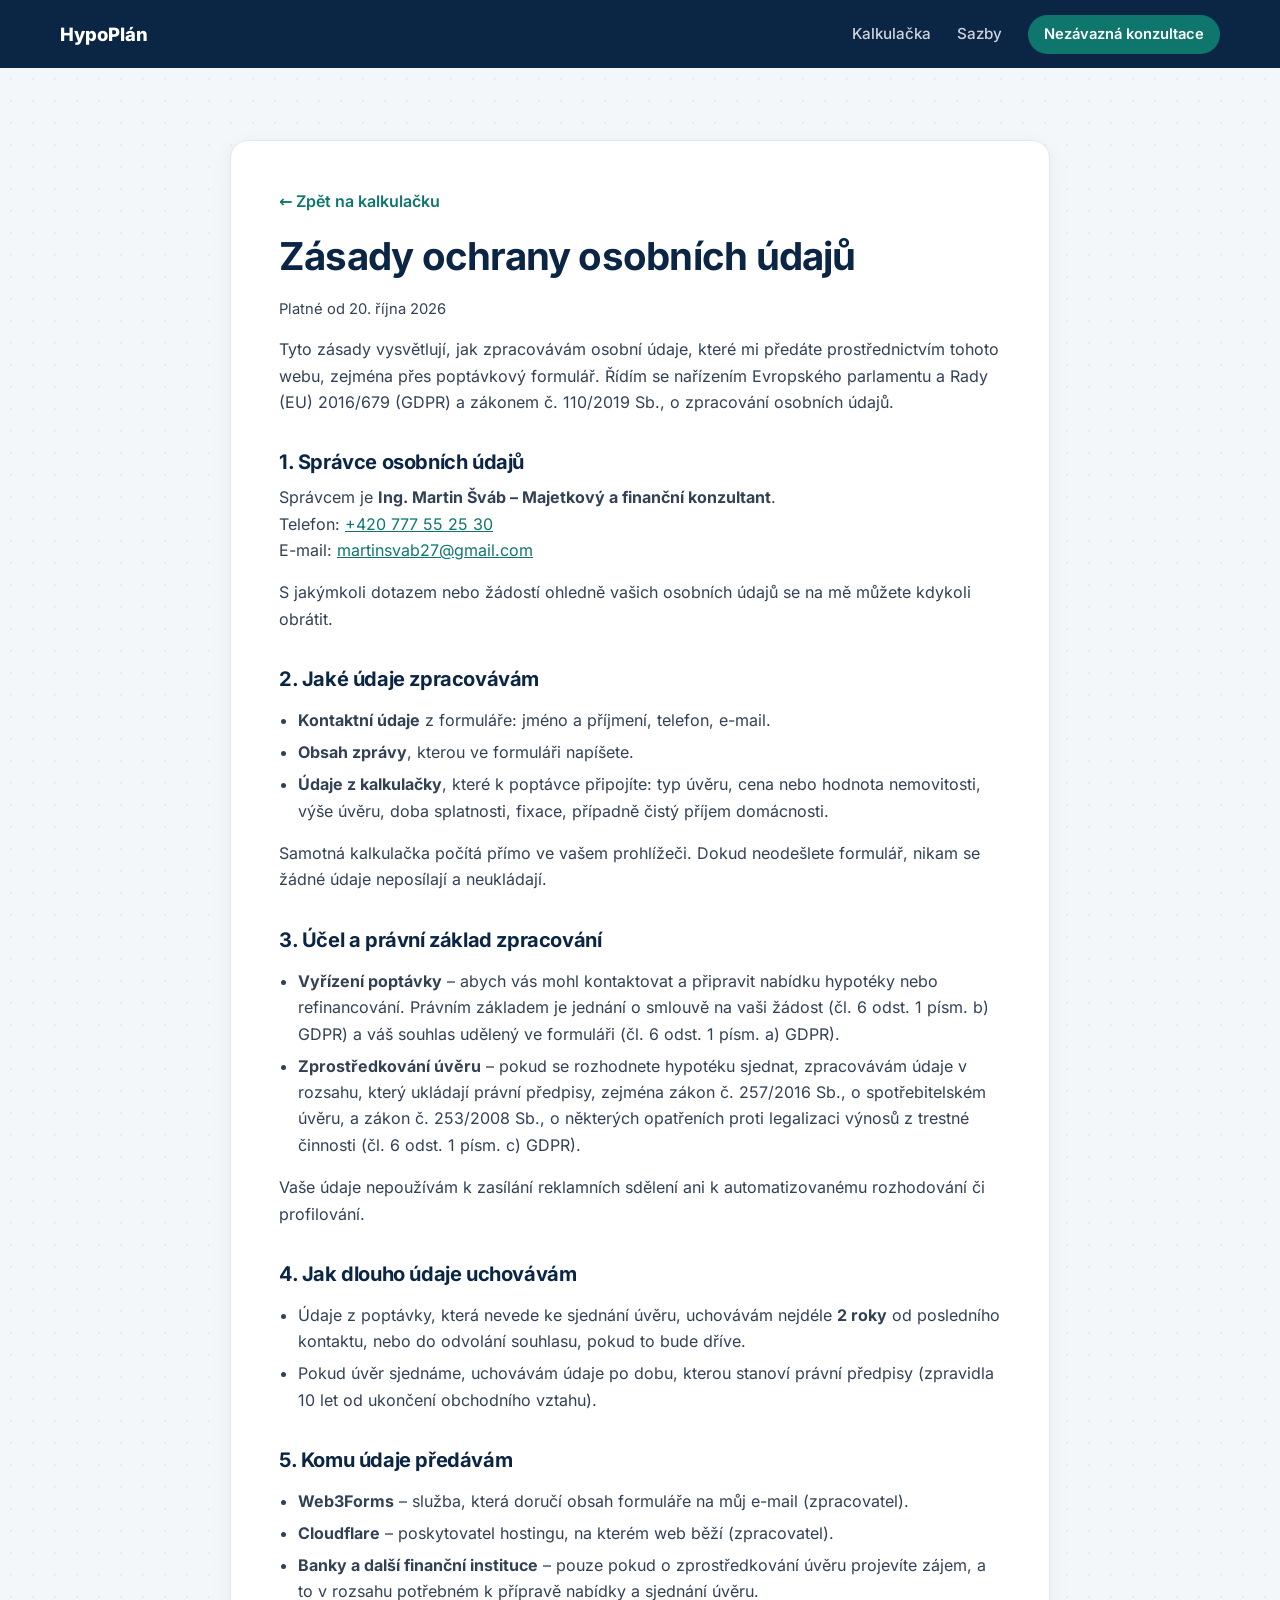
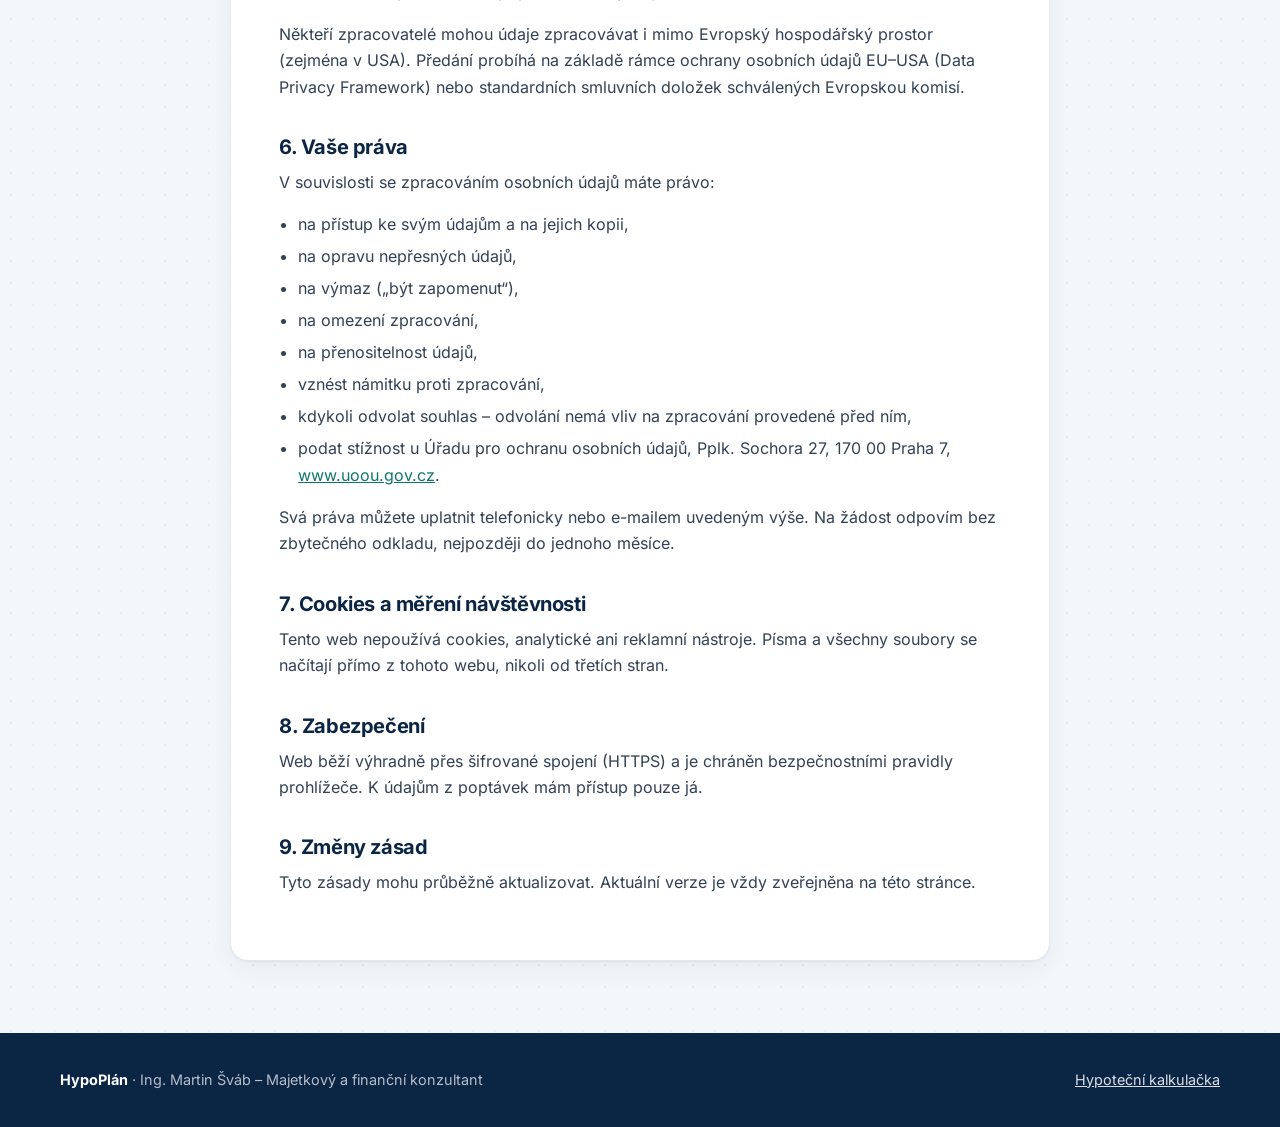
==== zasady-ochrany-osobnich-udaju.html @ cb01beb6 "Zásady ochrany osobních údajů, větší výsledek splátky, bez poznámky o zdroji sazeb - nová stránka Zá" ====
<!doctype html>
<html lang="cs">
<head>
  <meta charset="utf-8" />
  <meta name="viewport" content="width=device-width, initial-scale=1" />
  <title>Zásady ochrany osobních údajů – HypoPlán</title>
  <meta name="description" content="Jak zpracovávám osobní údaje z hypoteční kalkulačky a poptávkového formuláře." />
  <link rel="preload" href="assets/fonts/inter-latin-wght-normal.woff2" as="font" type="font/woff2" crossorigin />
  <link rel="stylesheet" href="styles.css" />
  <link rel="icon" href="data:image/svg+xml,%3Csvg xmlns='http://www.w3.org/2000/svg' viewBox='0 0 32 32'%3E%3Crect width='32' height='32' rx='8' fill='%230f766e'/%3E%3Cpath d='M8 17l8-7 8 7v7h-5v-5h-6v5H8z' fill='white'/%3E%3C/svg%3E" />
</head>
<body>
  <header class="nav">
    <div class="container nav__inner">
      <a href="index.html" class="logo" aria-label="Domů"><span data-brand>HypoPlán</span></a>
      <nav class="nav__links" aria-label="Hlavní navigace">
        <a href="index.html#kalkulacka">Kalkulačka</a>
        <a href="index.html#sazby">Sazby</a>
        <a href="index.html#kontakt" class="btn btn--small">Nezávazná konzultace</a>
      </nav>
    </div>
  </header>

  <main class="legal">
    <div class="container">
      <article class="card legal__card">
        <a href="index.html" class="legal__back">← Zpět na kalkulačku</a>
        <h1>Zásady ochrany osobních údajů</h1>
        <p class="legal__meta">Platné od 20. října 2026</p>

        <p>Tyto zásady vysvětlují, jak zpracovávám osobní údaje, které mi předáte prostřednictvím tohoto webu, zejména přes poptávkový formulář. Řídím se nařízením Evropského parlamentu a Rady (EU) 2016/679 (GDPR) a zákonem č. 110/2019 Sb., o zpracování osobních údajů.</p>

        <h2>1. Správce osobních údajů</h2>
        <p>Správcem je <strong data-advisor>Ing. Martin Šváb</strong>.<br />
          Telefon: <a data-phone href="#">—</a><br />
          E-mail: <span data-privacy-email>—</span></p>
        <p>S jakýmkoli dotazem nebo žádostí ohledně vašich osobních údajů se na mě můžete kdykoli obrátit.</p>

        <h2>2. Jaké údaje zpracovávám</h2>
        <ul>
          <li><strong>Kontaktní údaje</strong> z formuláře: jméno a příjmení, telefon, e-mail.</li>
          <li><strong>Obsah zprávy</strong>, kterou ve formuláři napíšete.</li>
          <li><strong>Údaje z kalkulačky</strong>, které k poptávce připojíte: typ úvěru, cena nebo hodnota nemovitosti, výše úvěru, doba splatnosti, fixace, případně čistý příjem domácnosti.</li>
        </ul>
        <p>Samotná kalkulačka počítá přímo ve vašem prohlížeči. Dokud neodešlete formulář, nikam se žádné údaje neposílají a neukládají.</p>

        <h2>3. Účel a právní základ zpracování</h2>
        <ul>
          <li><strong>Vyřízení poptávky</strong> – abych vás mohl kontaktovat a připravit nabídku hypotéky nebo refinancování. Právním základem je jednání o smlouvě na vaši žádost (čl. 6 odst. 1 písm. b) GDPR) a váš souhlas udělený ve formuláři (čl. 6 odst. 1 písm. a) GDPR).</li>
          <li><strong>Zprostředkování úvěru</strong> – pokud se rozhodnete hypotéku sjednat, zpracovávám údaje v rozsahu, který ukládají právní předpisy, zejména zákon č. 257/2016 Sb., o spotřebitelském úvěru, a zákon č. 253/2008 Sb., o některých opatřeních proti legalizaci výnosů z trestné činnosti (čl. 6 odst. 1 písm. c) GDPR).</li>
        </ul>
        <p>Vaše údaje nepoužívám k zasílání reklamních sdělení ani k automatizovanému rozhodování či profilování.</p>

        <h2>4. Jak dlouho údaje uchovávám</h2>
        <ul>
          <li>Údaje z poptávky, která nevede ke sjednání úvěru, uchovávám nejdéle <strong>2 roky</strong> od posledního kontaktu, nebo do odvolání souhlasu, pokud to bude dříve.</li>
          <li>Pokud úvěr sjednáme, uchovávám údaje po dobu, kterou stanoví právní předpisy (zpravidla 10 let od ukončení obchodního vztahu).</li>
        </ul>

        <h2>5. Komu údaje předávám</h2>
        <ul>
          <li><strong>Web3Forms</strong> – služba, která doručí obsah formuláře na můj e-mail (zpracovatel).</li>
          <li><strong>Cloudflare</strong> – poskytovatel hostingu, na kterém web běží (zpracovatel).</li>
          <li><strong>Banky a další finanční instituce</strong> – pouze pokud o zprostředkování úvěru projevíte zájem, a to v rozsahu potřebném k přípravě nabídky a sjednání úvěru.</li>
        </ul>
        <p>Někteří zpracovatelé mohou údaje zpracovávat i mimo Evropský hospodářský prostor (zejména v USA). Předání probíhá na základě rámce ochrany osobních údajů EU–USA (Data Privacy Framework) nebo standardních smluvních doložek schválených Evropskou komisí.</p>

        <h2>6. Vaše práva</h2>
        <p>V souvislosti se zpracováním osobních údajů máte právo:</p>
        <ul>
          <li>na přístup ke svým údajům a na jejich kopii,</li>
          <li>na opravu nepřesných údajů,</li>
          <li>na výmaz („být zapomenut“),</li>
          <li>na omezení zpracování,</li>
          <li>na přenositelnost údajů,</li>
          <li>vznést námitku proti zpracování,</li>
          <li>kdykoli odvolat souhlas – odvolání nemá vliv na zpracování provedené před ním,</li>
          <li>podat stížnost u Úřadu pro ochranu osobních údajů, Pplk. Sochora 27, 170 00 Praha 7, <a href="https://uoou.gov.cz" rel="noopener">www.uoou.gov.cz</a>.</li>
        </ul>
        <p>Svá práva můžete uplatnit telefonicky nebo e-mailem uvedeným výše. Na žádost odpovím bez zbytečného odkladu, nejpozději do jednoho měsíce.</p>

        <h2>7. Cookies a měření návštěvnosti</h2>
        <p>Tento web nepoužívá cookies, analytické ani reklamní nástroje. Písma a všechny soubory se načítají přímo z tohoto webu, nikoli od třetích stran.</p>

        <h2>8. Zabezpečení</h2>
        <p>Web běží výhradně přes šifrované spojení (HTTPS) a je chráněn bezpečnostními pravidly prohlížeče. K údajům z poptávek mám přístup pouze já.</p>

        <h2>9. Změny zásad</h2>
        <p>Tyto zásady mohu průběžně aktualizovat. Aktuální verze je vždy zveřejněna na této stránce.</p>
      </article>
    </div>
  </main>

  <footer class="footer">
    <div class="container footer__inner">
      <p><strong data-brand>HypoPlán</strong> · <span data-advisor>—</span></p>
      <p><a href="index.html">Hypoteční kalkulačka</a></p>
    </div>
  </footer>

  <script src="config.js"></script>
  <script src="legal.js"></script>
</body>
</html>
---- styles.css ----
:root {
  --bg: #f5f7fa;
  --surface: #ffffff;
  --ink: #0f1b2d;
  --muted: #5b6b80;
  --line: #e2e8f0;
  --brand: #0f766e;
  --brand-ink: #0b5e58;
  --brand-soft: #e6f4f2;
  --accent: #f59e0b;
  --navy: #0b2545;
  --navy-2: #13355f;
  --ok: #16a34a;
  --warn: #d97706;
  --bad: #dc2626;
  --radius: 18px;
  --radius-sm: 12px;
  --shadow: 0 1px 2px rgba(15, 27, 45, .04), 0 8px 24px rgba(15, 27, 45, .06);
  --shadow-lg: 0 20px 50px rgba(11, 37, 69, .18);
}

* { box-sizing: border-box; }
html { scroll-behavior: smooth; }
@font-face {
  font-family: "Inter";
  font-style: normal;
  font-weight: 100 900;
  font-display: swap;
  src: url("assets/fonts/inter-latin-ext-wght-normal.woff2") format("woff2");
  unicode-range: U+0100-02AF, U+0304, U+0308, U+0329, U+1E00-1E9F, U+1EF2-1EFF, U+2020, U+20A0-20AB, U+20AD-20C0, U+2113, U+2C60-2C7F, U+A720-A7FF;
}
@font-face {
  font-family: "Inter";
  font-style: normal;
  font-weight: 100 900;
  font-display: swap;
  src: url("assets/fonts/inter-latin-wght-normal.woff2") format("woff2");
  unicode-range: U+0000-00FF, U+0131, U+0152-0153, U+02BB-02BC, U+02C6, U+02DA, U+02DC, U+0304, U+0308, U+0329, U+2000-206F, U+20AC, U+2122, U+2191, U+2193, U+2212, U+2215, U+FEFF, U+FFFD;
}

body {
  margin: 0;
  font-family: "Inter", system-ui, -apple-system, "Segoe UI", Roboto, sans-serif;
  color: var(--ink);
  background: var(--bg);
  line-height: 1.55;
  -webkit-font-smoothing: antialiased;
}
h1, h2, h3 { line-height: 1.15; letter-spacing: -.02em; margin: 0 0 .5em; }
h2 { font-size: clamp(1.6rem, 3vw, 2.2rem); }
h3 { font-size: 1.15rem; }
p { margin: 0 0 1em; }
a { color: var(--brand); }
[hidden] { display: none !important; }

.container { width: min(1160px, 100% - 32px); margin-inline: auto; }

/* ---------- Buttons ---------- */
.btn {
  display: inline-flex; align-items: center; justify-content: center; gap: .5em;
  padding: .85em 1.4em; border-radius: 999px; border: 0;
  background: var(--brand); color: #fff; font: inherit; font-weight: 600;
  text-decoration: none; cursor: pointer;
  transition: transform .15s ease, background .15s ease, box-shadow .15s ease;
}
.btn:hover { background: var(--brand-ink); transform: translateY(-1px); }
.btn:focus-visible { outline: 3px solid rgba(15, 118, 110, .35); outline-offset: 2px; }
.btn--small { padding: .55em 1.1em; font-size: .92rem; }
.btn--light { background: #fff; color: var(--navy); }
.btn--light:hover { background: #eef6f5; }
.btn--outline { background: rgba(255,255,255,.7); color: var(--navy); box-shadow: inset 0 0 0 1.5px #c5d0dc; }
.btn--outline:hover { background: #fff; box-shadow: inset 0 0 0 1.5px var(--navy); }
.btn--accent { background: var(--accent); color: #1f1300; font-size: 1.15rem; font-weight: 700; padding: 1em 1.4em; }
.btn--accent:hover { background: #fbbf24; }
.btn--block { width: 100%; }

/* ---------- Nav ---------- */
.nav {
  position: sticky; top: 0; z-index: 20;
  background: var(--navy);
  backdrop-filter: saturate(160%) blur(10px);
  -webkit-backdrop-filter: saturate(160%) blur(10px);
}
.nav__inner { display: flex; align-items: center; justify-content: space-between; height: 68px; }
.logo { display: flex; align-items: center; gap: .6em; color: #fff; text-decoration: none; font-weight: 800; font-size: 1.15rem; }
.nav__links { display: flex; align-items: center; gap: 1.6rem; }
.nav__links a:not(.btn) { color: rgba(255,255,255,.8); text-decoration: none; font-weight: 500; font-size: .95rem; }
.nav__links a:not(.btn):hover { color: #fff; }
@media (max-width: 760px) { .nav__links a:not(.btn) { display: none; } }

/* ---------- Hero ---------- */
.hero {
  color: var(--ink);
  /* barvy oblohy mění scene.js podle denní doby */
  background: linear-gradient(180deg, var(--sky-top, #e6f2fb) 0%, var(--sky-bottom, #ffffff) 70%);
  padding: clamp(40px, 6vw, 64px) 0 max(130px, calc(18.4vw - 90px));
  position: relative;
  overflow: hidden;
  isolation: isolate;
}
.hero__scene {
  position: absolute; left: 0; right: 0; bottom: 0; z-index: -1;
  width: 100%; height: max(200px, 18.4vw);
  pointer-events: none; user-select: none;
  filter: brightness(calc(1 - .55 * var(--night, 0))) saturate(calc(1 - .35 * var(--night, 0)));
}
.hero__lights { filter: none; opacity: var(--night, 0); }
.hero__scene .shimmer { animation: shimmer 4s ease-in-out infinite; }
.hero__scene .shimmer--2 { animation-delay: -2s; }
@keyframes shimmer { 0%, 100% { opacity: .15; transform: translateX(-6px); } 50% { opacity: .55; transform: translateX(6px); } }

/* Obloha: hvězdy, slunce, měsíc */
.sky { position: absolute; inset: 0; z-index: -3; pointer-events: none; overflow: hidden; }
.sky__stars { position: absolute; inset: 0; opacity: var(--night, 0); }
.sky__stars span { position: absolute; border-radius: 50%; background: #fff; animation: twinkle 3.5s ease-in-out infinite; }
@keyframes twinkle { 0%, 100% { opacity: .35; } 50% { opacity: 1; } }
.sky__body { position: absolute; left: 0; top: 0; border-radius: 50%; will-change: transform; }
.sky__sun {
  width: 64px; height: 64px;
  background: radial-gradient(circle at 40% 40%, #fff3b0, #fcd34d 55%, #fbbf24);
  box-shadow: 0 0 60px 24px rgba(252, 211, 77, .45), 0 0 140px 60px rgba(253, 230, 138, .35);
}
.sky__sun span {
  position: absolute; inset: 0; border-radius: 50%;
  background: radial-gradient(circle at 40% 40%, #fed7aa, #fb923c 60%, #f97316);
  box-shadow: 0 0 70px 30px rgba(251, 146, 60, .45);
  opacity: var(--warm, 0);
}
.sky__moon {
  width: 48px; height: 48px; opacity: 0;
  background:
    radial-gradient(circle at 62% 38%, rgba(148, 163, 184, .45) 0 5px, transparent 6px),
    radial-gradient(circle at 36% 62%, rgba(148, 163, 184, .4) 0 7px, transparent 8px),
    radial-gradient(circle at 66% 70%, rgba(148, 163, 184, .35) 0 3px, transparent 4px),
    radial-gradient(circle at 40% 40%, #ffffff, #e2e8f0);
  box-shadow: 0 0 40px 12px rgba(226, 232, 240, .35);
}
.hero::after {
  /* zesvětlení vlevo kvůli čitelnosti textu */
  content: ""; position: absolute; inset: 0; z-index: -1;
  background: linear-gradient(90deg, rgba(255, 255, 255, .7) 0%, rgba(255, 255, 255, .35) 40%, rgba(255, 255, 255, 0) 65%);
  -webkit-mask-image: linear-gradient(180deg, #000 55%, transparent 80%);
  mask-image: linear-gradient(180deg, #000 55%, transparent 80%);
  opacity: calc(1 - var(--night, 0));
  pointer-events: none;
}
/* Noc: světlý text na tmavé obloze */
.hero h1, .hero .lead, .hero .eyebrow, .hero__badges, .hero__badges strong { transition: color 1.2s ease; }
.hero.is-night h1 { color: #ffffff; }
.hero.is-night .lead { color: rgba(255, 255, 255, .85); }
.hero.is-night .eyebrow { color: #5eead4; }
.hero.is-night .hero__badges { color: rgba(255, 255, 255, .8); }
.hero.is-night .hero__badges strong { color: #ffffff; }
.hero.is-night .btn--outline { background: rgba(255, 255, 255, .1); color: #fff; box-shadow: inset 0 0 0 1.5px rgba(255, 255, 255, .45); }
.hero__inner { display: grid; grid-template-columns: 1.3fr 1fr; gap: 48px; align-items: start; }
.eyebrow { text-transform: uppercase; letter-spacing: .14em; font-size: .78rem; font-weight: 700; color: var(--brand); margin-bottom: 1em; }
.hero h1 { font-size: clamp(2rem, 5vw, 3.4rem); font-weight: 800; color: var(--navy); }
.lead { font-size: clamp(1.02rem, 1.6vw, 1.2rem); color: #3b4a5e; max-width: 34em; }
.hero__cta { display: flex; flex-wrap: wrap; gap: 12px; margin: 28px 0 24px; }
.hero__badges { list-style: none; padding: 0; margin: 0; display: flex; flex-wrap: wrap; gap: 10px 24px; color: #3b4a5e; font-size: .92rem; }
.hero__badges li { display: flex; align-items: center; gap: .5em; }
.hero__badges strong { color: var(--ink); font-weight: 700; }
.dot { width: 8px; height: 8px; border-radius: 50%; background: #10b981; box-shadow: 0 0 0 4px rgba(16, 185, 129, .18); }

.hero__card {
  justify-self: end; width: min(100%, 320px);
  background: rgba(255, 255, 255, .88);
  border: 1px solid var(--line);
  border-radius: 24px;
  padding: 22px 24px;
  backdrop-filter: blur(8px);
  -webkit-backdrop-filter: blur(8px);
  box-shadow: var(--shadow);
}
.hero__card-label { font-size: .85rem; color: var(--muted); margin-bottom: .2em; }
.hero__card-rate { font-size: 2.4rem; font-weight: 800; letter-spacing: -.03em; margin-bottom: .4em; color: var(--brand); }
.hero__card-sub { font-size: .85rem; color: var(--muted); margin-bottom: .1em; }
.hero__card-pay { font-size: 1.25rem; font-weight: 700; margin: 0; color: var(--navy); }
/* nízké obrazovky notebooků: kompaktnější úvod, aby byla vidět kalkulačka */
@media (min-width: 861px) and (max-height: 820px) {
  .hero { padding-top: 28px; }
  .hero h1 { font-size: clamp(2rem, 3.6vw, 2.75rem); }
  .hero__cta { margin: 20px 0 16px; }
  .eyebrow { margin-bottom: .6em; }
}
@media (max-width: 860px) {
  .hero { padding-bottom: 185px; }
  .sky__sun { width: 44px; height: 44px; }
  .sky__moon { width: 36px; height: 36px; }
  .hero__inner { grid-template-columns: 1fr; }
  .hero__card { display: none; }
  .hero__scene { height: 190px; }
  .hero::after { display: none; }
}

/* ---------- Sections ---------- */
.section { padding: clamp(56px, 8vw, 96px) 0; scroll-margin-top: 68px; }
#vysledek { scroll-margin-top: 84px; }
.section--alt { background: #eef2f7; }
.section__head { max-width: 640px; margin-bottom: 32px; }
.section__head p { color: var(--muted); font-size: 1.05rem; }
/* kalkulačka začíná až pod úvodem, aby nezakrývala domek */
#kalkulacka { padding-top: 28px; }

/* Pozadí sekcí – jeden motiv (jemné tečky / síť jako na plánku) v různých odstínech */
#kalkulacka {
  background:
    radial-gradient(700px 360px at 90% 0%, rgba(20, 184, 166, .10), transparent 70%),
    radial-gradient(600px 400px at 0% 80%, rgba(11, 37, 69, .05), transparent 70%),
    radial-gradient(rgba(15, 118, 110, .09) 1px, transparent 1.6px) 0 0 / 22px 22px,
    #f4f7fa;
}
#sazby {
  background:
    linear-gradient(rgba(15, 118, 110, .055) 1px, transparent 1px) 0 0 / 32px 32px,
    linear-gradient(90deg, rgba(15, 118, 110, .055) 1px, transparent 1px) 0 0 / 32px 32px,
    linear-gradient(180deg, #e7f3f0 0%, #eef2f8 100%);
}
#jak-to-funguje {
  background:
    radial-gradient(520px 320px at 100% 0%, rgba(20, 184, 166, .10), transparent 70%),
    radial-gradient(520px 320px at 0% 100%, rgba(245, 158, 11, .08), transparent 70%),
    radial-gradient(rgba(11, 37, 69, .06) 1px, transparent 1.6px) 0 0 / 22px 22px,
    #ffffff;
}
#kontakt {
  background:
    radial-gradient(700px 400px at 100% 100%, rgba(15, 118, 110, .12), transparent 70%),
    linear-gradient(rgba(11, 37, 69, .045) 1px, transparent 1px) 0 0 / 32px 32px,
    linear-gradient(90deg, rgba(11, 37, 69, .045) 1px, transparent 1px) 0 0 / 32px 32px,
    linear-gradient(160deg, #eaf2fb 0%, #e8f4f1 100%);
}
#kalkulacka .section__head { position: absolute; width: 1px; height: 1px; overflow: hidden; clip: rect(0 0 0 0); white-space: nowrap; }

.card { background: var(--surface); border-radius: var(--radius); box-shadow: var(--shadow); border: 1px solid var(--line); }
.card--dark { background: var(--navy); color: #fff; border: 0; box-shadow: var(--shadow-lg); }

/* ---------- Calculator ---------- */
.calc { display: grid; grid-template-columns: minmax(0, 1.35fr) minmax(0, 1fr); gap: 24px; align-items: start; }
.calc__form { padding: clamp(20px, 3vw, 36px); }
.calc__result { position: sticky; top: 88px; }
@media (max-width: 960px) {
  .calc { grid-template-columns: 1fr; }
  .calc__result { position: static; }
}

.step { border: 0; padding: 0; margin: 0 0 32px; min-width: 0; }
.step:last-child { margin-bottom: 0; }
.step + .step { padding-top: 28px; border-top: 1px solid var(--line); }
.step legend { display: flex; align-items: center; gap: .7em; font-size: 1.15rem; font-weight: 700; margin-bottom: 18px; padding: 0; }
.step__num { display: grid; place-items: center; width: 28px; height: 28px; border-radius: 50%; background: var(--brand-soft); color: var(--brand); font-size: .9rem; font-weight: 800; }

.choice { display: grid; grid-template-columns: 1fr 1fr; gap: 12px; }
@media (max-width: 520px) { .choice { grid-template-columns: 1fr; } }
.choice__item { position: relative; cursor: pointer; }
.choice__item input { position: absolute; opacity: 0; pointer-events: none; }
.choice__body {
  display: grid; grid-template-columns: auto 1fr; grid-template-rows: auto auto; column-gap: 14px;
  padding: 16px 18px; border-radius: var(--radius-sm);
  border: 1.5px solid var(--line); background: #fff;
  transition: border-color .15s, box-shadow .15s, background .15s;
}
.choice__item:hover .choice__body { border-color: #b8c4d4; }
.choice__item input:checked + .choice__body { border-color: var(--brand); background: var(--brand-soft); box-shadow: 0 0 0 3px rgba(15, 118, 110, .12); }
.choice__item input:focus-visible + .choice__body { outline: 3px solid rgba(15, 118, 110, .35); outline-offset: 2px; }
.choice__icon { grid-row: span 2; display: grid; place-items: center; width: 44px; height: 44px; border-radius: 12px; background: #fff; border: 1px solid var(--line); }
.choice__icon svg { width: 24px; height: 24px; fill: none; stroke: var(--brand); stroke-width: 1.8; stroke-linecap: round; stroke-linejoin: round; }
.choice__title { font-weight: 700; }
.choice__desc { font-size: .88rem; color: var(--muted); }

.field { margin-bottom: 20px; }
.field:last-child { margin-bottom: 0; }
.field label, .field .label { display: block; font-weight: 600; font-size: .95rem; margin-bottom: 8px; }
.field__row { display: flex; align-items: center; justify-content: space-between; gap: 12px; flex-wrap: wrap; margin-bottom: 10px; }
.field__row label { margin: 0; }
.field__row .money { margin-left: auto; }
.field-grid { display: grid; grid-template-columns: 1fr 1fr; gap: 16px; margin-bottom: 20px; }
.field-grid .field { margin: 0; }
@media (max-width: 520px) { .field-grid { grid-template-columns: 1fr; } }
.opt { font-weight: 400; color: var(--muted); font-size: .82rem; margin-left: .3em; }
.hint { font-size: .85rem; color: var(--muted); margin: 8px 0 0; }

input[type="text"], input[type="tel"], input[type="email"], select, textarea {
  width: 100%; font: inherit; color: var(--ink);
  padding: .7em .9em; border-radius: 10px; border: 1.5px solid var(--line); background: #fff;
  transition: border-color .15s, box-shadow .15s;
}
textarea { resize: vertical; }
input:focus, select:focus, textarea:focus { outline: none; border-color: var(--brand); box-shadow: 0 0 0 3px rgba(15, 118, 110, .15); }
input.invalid { border-color: var(--bad); }

.money { position: relative; display: inline-flex; align-items: center; flex: none; }
.money input { width: calc(8ch + 4.6em); text-align: right; padding-right: 2.6em; font-weight: 600; font-variant-numeric: tabular-nums; }
.money span { position: absolute; right: .9em; color: var(--muted); font-weight: 500; pointer-events: none; }

/* Posuvníky: silnější stopa s barevným přechodem, výrazný jezdec */
input[type="range"] {
  -webkit-appearance: none; appearance: none; width: 100%; height: 30px;
  background: transparent; cursor: pointer; margin: 2px 0;
}
input[type="range"]::-webkit-slider-runnable-track {
  height: 10px; border-radius: 999px;
  background: linear-gradient(90deg, #2dd4bf 0%, var(--brand) var(--p, 50%), #e3e9f0 var(--p, 50%));
  box-shadow: inset 0 1px 2px rgba(15, 27, 45, .08);
}
input[type="range"]::-webkit-slider-thumb {
  -webkit-appearance: none; width: 28px; height: 28px; margin-top: -9px; border-radius: 50%; border: 0;
  background: radial-gradient(circle, var(--brand) 0 5px, #fff 6px);
  box-shadow: 0 0 0 5px rgba(15, 118, 110, .14), 0 4px 12px rgba(11, 37, 69, .25);
  transition: transform .15s ease, box-shadow .15s ease;
}
input[type="range"]:hover::-webkit-slider-thumb { box-shadow: 0 0 0 8px rgba(15, 118, 110, .16), 0 4px 12px rgba(11, 37, 69, .25); }
input[type="range"]:active::-webkit-slider-thumb { transform: scale(1.12); }
input[type="range"]::-moz-range-track { height: 10px; border-radius: 999px; background: #e3e9f0; }
input[type="range"]::-moz-range-progress { height: 10px; border-radius: 999px; background: linear-gradient(90deg, #2dd4bf, var(--brand)); }
input[type="range"]::-moz-range-thumb {
  width: 28px; height: 28px; border-radius: 50%; border: 0;
  background: radial-gradient(circle, var(--brand) 0 5px, #fff 6px);
  box-shadow: 0 0 0 5px rgba(15, 118, 110, .14), 0 4px 12px rgba(11, 37, 69, .25);
  transition: transform .15s ease, box-shadow .15s ease;
}
input[type="range"]:hover::-moz-range-thumb { box-shadow: 0 0 0 8px rgba(15, 118, 110, .16), 0 4px 12px rgba(11, 37, 69, .25); }
input[type="range"]:active::-moz-range-thumb { transform: scale(1.12); }
input[type="range"]:focus { outline: none; }
input[type="range"]:focus-visible::-webkit-slider-thumb { box-shadow: 0 0 0 8px rgba(15, 118, 110, .3), 0 4px 12px rgba(11, 37, 69, .25); }
input[type="range"]:focus-visible::-moz-range-thumb { box-shadow: 0 0 0 8px rgba(15, 118, 110, .3), 0 4px 12px rgba(11, 37, 69, .25); }
.scale { display: flex; justify-content: space-between; font-size: .8rem; color: var(--muted); }
.pill { background: var(--brand-soft); color: var(--brand-ink); font-weight: 700; padding: .3em .8em; border-radius: 999px; font-variant-numeric: tabular-nums; }

.segmented { display: grid; grid-template-columns: repeat(5, 1fr); gap: 6px; padding: 5px; background: #eef2f7; border-radius: 12px; }
.segmented button {
  font: inherit; font-weight: 600; font-size: .92rem; padding: .6em .4em; border: 0; border-radius: 9px;
  background: transparent; color: var(--muted); cursor: pointer; transition: background .15s, color .15s;
}
.segmented button:hover { color: var(--ink); }
.segmented button[aria-pressed="true"] { background: #fff; color: var(--brand-ink); box-shadow: 0 1px 3px rgba(15, 27, 45, .12); }

.check { display: flex; align-items: flex-start; gap: .7em; cursor: pointer; font-weight: 500 !important; font-size: .95rem; }
.check input { width: 18px; height: 18px; margin-top: .15em; accent-color: var(--brand); flex: none; }
.check small { display: block; color: var(--muted); font-weight: 400; }

.loan-box {
  display: flex; align-items: center; flex-wrap: wrap; gap: 8px 14px;
  padding: 14px 18px; border-radius: var(--radius-sm); background: var(--brand-soft);
}
.loan-box > label { color: var(--brand-ink); font-weight: 600; margin: 0; }
.loan-box .money input { border-color: rgba(15, 118, 110, .3); font-size: 1.05rem; }
@media (max-width: 520px) {
  .loan-box { padding: 14px; gap: 8px 10px; }
  .loan-box > label { flex-basis: 100%; }
}
.loan-box strong { font-size: 1.25rem; font-variant-numeric: tabular-nums; }
.chip { margin-left: auto; font-size: .8rem; font-weight: 700; padding: .3em .75em; border-radius: 999px; background: #fff; color: var(--brand-ink); }
.chip--warn { background: #fef3c7; color: #92400e; }
.chip--bad { background: #fee2e2; color: #991b1b; }

/* ---------- Rozbalovací výběr ---------- */
.select { position: relative; }
.select__btn {
  width: 100%; display: flex; align-items: center; justify-content: space-between; gap: 12px;
  font: inherit; font-weight: 600; color: var(--ink); text-align: left;
  padding: .8em 1.1em .8em 1.4em; border-radius: 999px;
  border: 1.5px solid var(--line); background: #fff; cursor: pointer;
  transition: border-color .2s, box-shadow .2s, background .2s;
}
.select__btn:hover { border-color: #b8c4d4; }
.select__btn:focus-visible, .select.is-open .select__btn { outline: none; border-color: var(--brand); box-shadow: 0 0 0 4px rgba(15, 118, 110, .14); }
.select__chev {
  width: 30px; height: 30px; padding: 6px; flex: none; border-radius: 50%;
  background: var(--brand-soft); fill: none; stroke: var(--brand); stroke-width: 2; stroke-linecap: round; stroke-linejoin: round;
  transition: transform .45s cubic-bezier(.2, .8, .2, 1), background .2s;
}
.select.is-open .select__chev { transform: rotate(180deg); background: var(--brand); stroke: #fff; }
.select__menu {
  position: absolute; left: 0; right: 0; top: calc(100% + 10px); z-index: 15;
  list-style: none; margin: 0; padding: 8px;
  background: #fff; border: 1px solid var(--line); border-radius: 26px;
  box-shadow: 0 24px 48px rgba(11, 37, 69, .16), 0 4px 12px rgba(11, 37, 69, .06);
  transform-origin: top center;
  opacity: 0; visibility: hidden; transform: translateY(-10px) scale(.97);
  clip-path: inset(0 0 100% 0 round 26px);
  transition: opacity .35s ease, transform .5s cubic-bezier(.2, .8, .2, 1), clip-path .55s cubic-bezier(.2, .8, .2, 1), visibility 0s linear .55s;
}
.select.is-open .select__menu {
  opacity: 1; visibility: visible; transform: none; clip-path: inset(0 0 0 0 round 26px);
  transition: opacity .35s ease, transform .5s cubic-bezier(.2, .8, .2, 1), clip-path .55s cubic-bezier(.2, .8, .2, 1), visibility 0s;
}
.select__menu:focus { outline: none; }
.select__menu [role="option"] {
  display: flex; align-items: center; justify-content: space-between; gap: 12px;
  padding: .7em 1.1em; border-radius: 999px; cursor: pointer; font-weight: 500;
  opacity: 0; transform: translateY(-6px);
  transition: background .2s, color .2s, opacity .3s ease, transform .4s cubic-bezier(.2, .8, .2, 1);
}
.select.is-open [role="option"] { opacity: 1; transform: none; transition-delay: 0s, 0s, var(--d, .08s), var(--d, .08s); }
.select__menu [role="option"]:nth-child(2) { --d: .13s; }
.select__menu [role="option"]:nth-child(3) { --d: .18s; }
.select__menu [role="option"]:nth-child(4) { --d: .23s; }
.select__menu [role="option"]:nth-child(5) { --d: .28s; }
.hp { position: absolute; left: -9999px; width: 1px; height: 1px; opacity: 0; }
.select__menu [role="option"].is-active { background: var(--brand-soft); color: var(--brand-ink); }
.select__menu [role="option"][aria-selected="true"] { font-weight: 700; color: var(--brand-ink); }
.select__check { width: 18px; height: 18px; fill: none; stroke: var(--brand); stroke-width: 2.4; stroke-linecap: round; stroke-linejoin: round; opacity: 0; }
[aria-selected="true"] > .select__check { opacity: 1; }

.money--years input { width: calc(2ch + 4.9em); padding-right: 3.2em; }

/* ---------- Result ---------- */
.result { padding: clamp(22px, 3vw, 32px); }
.result__label { color: rgba(255,255,255,.85); font-weight: 600; font-size: clamp(1.15rem, 1.6vw, 1.3rem); margin-bottom: .35em; }
.result__range { font-size: clamp(1.8rem, 3.6vw, 2.5rem); font-weight: 800; letter-spacing: -.03em; line-height: 1.1; margin-bottom: .3em; font-variant-numeric: tabular-nums; }
.result__avg { color: rgba(255,255,255,.8); margin-bottom: 1.2em; }
.result__avg strong { color: #5eead4; }

.rangebar { margin-bottom: 20px; }
.rangebar__track { position: relative; height: 10px; border-radius: 999px; background: linear-gradient(90deg, #34d399, #fbbf24 70%, #f87171); }
.rangebar__marker {
  position: absolute; top: 50%; left: 50%; width: 20px; height: 20px; border-radius: 50%;
  background: #fff; border: 4px solid var(--navy); transform: translate(-50%, -50%);
  box-shadow: 0 0 0 2px #fff; transition: left .3s ease;
}
.rangebar__labels { display: flex; justify-content: space-between; font-size: .78rem; color: rgba(255,255,255,.6); margin-top: 8px; }

.result__alert { border-radius: 12px; padding: 12px 14px; font-size: .92rem; margin-bottom: 16px; background: rgba(248, 113, 113, .16); color: #fee2e2; }

.result__list { margin: 0 0 20px; display: grid; gap: 0; }
.result__list > div { display: flex; justify-content: space-between; gap: 12px; padding: 10px 0; border-bottom: 1px solid rgba(255,255,255,.1); font-size: .93rem; }
.result__list dt { color: rgba(255,255,255,.65); }
.result__list dd { margin: 0; font-weight: 600; text-align: right; font-variant-numeric: tabular-nums; }
.tag { display: inline-block; font-size: .75rem; font-weight: 700; padding: .15em .6em; border-radius: 999px; margin-left: .4em; vertical-align: 1px; }
.tag--ok { background: rgba(52, 211, 153, .2); color: #6ee7b7; }
.tag--warn { background: rgba(251, 191, 36, .2); color: #fcd34d; }
.tag--bad { background: rgba(248, 113, 113, .2); color: #fca5a5; }

.result__note { font-size: .8rem; color: rgba(255,255,255,.55); margin: 12px 0 0; text-align: center; }

/* ---------- Rates table ---------- */
.table-card { overflow-x: auto; }
.rates { width: 100%; border-collapse: collapse; }
.rates th, .rates td { padding: 16px 22px; text-align: left; }
.rates thead th { font-size: .82rem; text-transform: uppercase; letter-spacing: .06em; color: var(--muted); border-bottom: 1px solid var(--line); font-weight: 600; }
.rates tbody tr + tr td { border-top: 1px solid var(--line); }
.rates tbody td:first-child { font-weight: 700; }
.rates .r-range { font-weight: 600; font-variant-numeric: tabular-nums; white-space: nowrap; }
.rates .r-avg { display: block; font-size: .82rem; color: var(--muted); }
.rates tr.is-active td { background: var(--brand-soft); }
@media (max-width: 560px) {
  .rates th, .rates td { padding: 12px 14px; }
  .rates thead th { font-size: .72rem; }
  .rates .r-range { font-size: .9rem; }
}

/* ---------- Steps ---------- */
.steps { list-style: none; padding: 0; margin: 0; display: grid; grid-template-columns: repeat(3, 1fr); gap: 20px; }
.steps li { padding: 28px; display: grid; grid-template-columns: auto 1fr; align-items: center; align-content: start; gap: 18px 16px; }
.steps h3 { margin: 0; font-size: clamp(1.25rem, 1.7vw, 1.32rem); }
.steps p { grid-column: 1 / -1; margin: 0; color: #334155; font-size: 1.06rem; line-height: 1.6; }
.steps__num { display: grid; place-items: center; width: 44px; height: 44px; border-radius: 12px; background: var(--brand); color: #fff; font-size: 1.3rem; font-weight: 800; }
@media (max-width: 760px) { .steps { grid-template-columns: 1fr; } }

/* ---------- Contact ---------- */
.contact { display: grid; grid-template-columns: 1fr 1.1fr; gap: 48px; align-items: start; }
@media (max-width: 860px) { .contact { grid-template-columns: 1fr; gap: 28px; } }
.contact__text p { color: var(--muted); font-size: 1.05rem; }
.ticks { list-style: none; padding: 0; margin: 0 0 24px; }
.ticks li { position: relative; padding-left: 30px; margin-bottom: 10px; font-weight: 500; }
.ticks li::before {
  content: ""; position: absolute; left: 0; top: .2em; width: 20px; height: 20px; border-radius: 50%;
  background: var(--brand-soft) url("data:image/svg+xml,%3Csvg xmlns='http://www.w3.org/2000/svg' viewBox='0 0 20 20'%3E%3Cpath d='M6 10.5l2.5 2.5L14 7.5' fill='none' stroke='%230f766e' stroke-width='2' stroke-linecap='round' stroke-linejoin='round'/%3E%3C/svg%3E") center/100% no-repeat;
}
.contact__phone a { font-weight: 700; text-decoration: none; }
.contact__form { padding: clamp(20px, 3vw, 32px); }
.contact__form .check { margin: 4px 0 18px; font-size: .88rem; color: var(--muted); }
.summary { background: var(--brand-soft); border-radius: 12px; padding: 12px 14px; margin-bottom: 16px; font-size: .88rem; }
.summary p { margin: 0; }
.summary__title { font-weight: 700; color: var(--brand-ink); margin-bottom: .2em !important; }
.form-error { color: var(--bad); font-size: .9rem; font-weight: 500; }
.form-success { margin-top: 16px; padding: 14px 16px; border-radius: 12px; background: #dcfce7; color: #14532d; display: grid; gap: 2px; }

/* ---------- Footer ---------- */
.footer { background: var(--navy); color: rgba(255,255,255,.7); padding: 36px 0; font-size: .9rem; }
.footer strong { color: #fff; }
.footer__inner { display: flex; flex-wrap: wrap; justify-content: space-between; gap: 8px 24px; }
.footer__inner p { margin: 0; }
.footer a { color: rgba(255,255,255,.85); }
.footer a:hover { color: #fff; }

/* ---------- Stránka Zásady ochrany osobních údajů ---------- */
.legal { padding: clamp(40px, 6vw, 72px) 0; background: radial-gradient(rgba(15, 118, 110, .07) 1px, transparent 1.6px) 0 0 / 22px 22px, #f4f7fa; }
.legal__card { max-width: 820px; margin-inline: auto; padding: clamp(24px, 4vw, 48px); }
.legal h1 { font-size: clamp(1.8rem, 4vw, 2.4rem); color: var(--navy); }
.legal h2 { font-size: 1.25rem; margin-top: 1.8em; color: var(--navy); }
.legal p, .legal li { color: #334155; line-height: 1.65; }
.legal ul { padding-left: 1.2em; }
.legal li { margin-bottom: .35em; }
.legal__meta { color: var(--muted); font-size: .92rem; }
.legal__back { display: inline-block; margin-bottom: 20px; font-weight: 600; text-decoration: none; }

/* ---------- Mobilní lišta se splátkou ---------- */
.mobilebar {
  position: fixed; left: 12px; right: 12px; bottom: 12px; z-index: 30;
  display: none; align-items: center; justify-content: space-between; gap: 12px;
  padding: 12px 16px; border-radius: 16px; background: var(--navy); color: #fff;
  box-shadow: var(--shadow-lg); text-decoration: none;
  transform: translateY(150%); transition: transform .25s ease;
}
.mobilebar.is-visible { transform: none; }
.mobilebar span { font-size: .8rem; color: rgba(255,255,255,.7); display: block; }
.mobilebar strong { font-size: 1.1rem; font-variant-numeric: tabular-nums; }
.mobilebar em { font-style: normal; font-weight: 600; font-size: .85rem; color: #5eead4; white-space: nowrap; }
@media (max-width: 960px) { .mobilebar { display: flex; } }

@media (prefers-reduced-motion: reduce) {
  .select__menu, .select [role="option"] { transition-duration: .01s !important; transition-delay: 0s !important; }
  html { scroll-behavior: auto; }
  * { transition: none !important; }
}
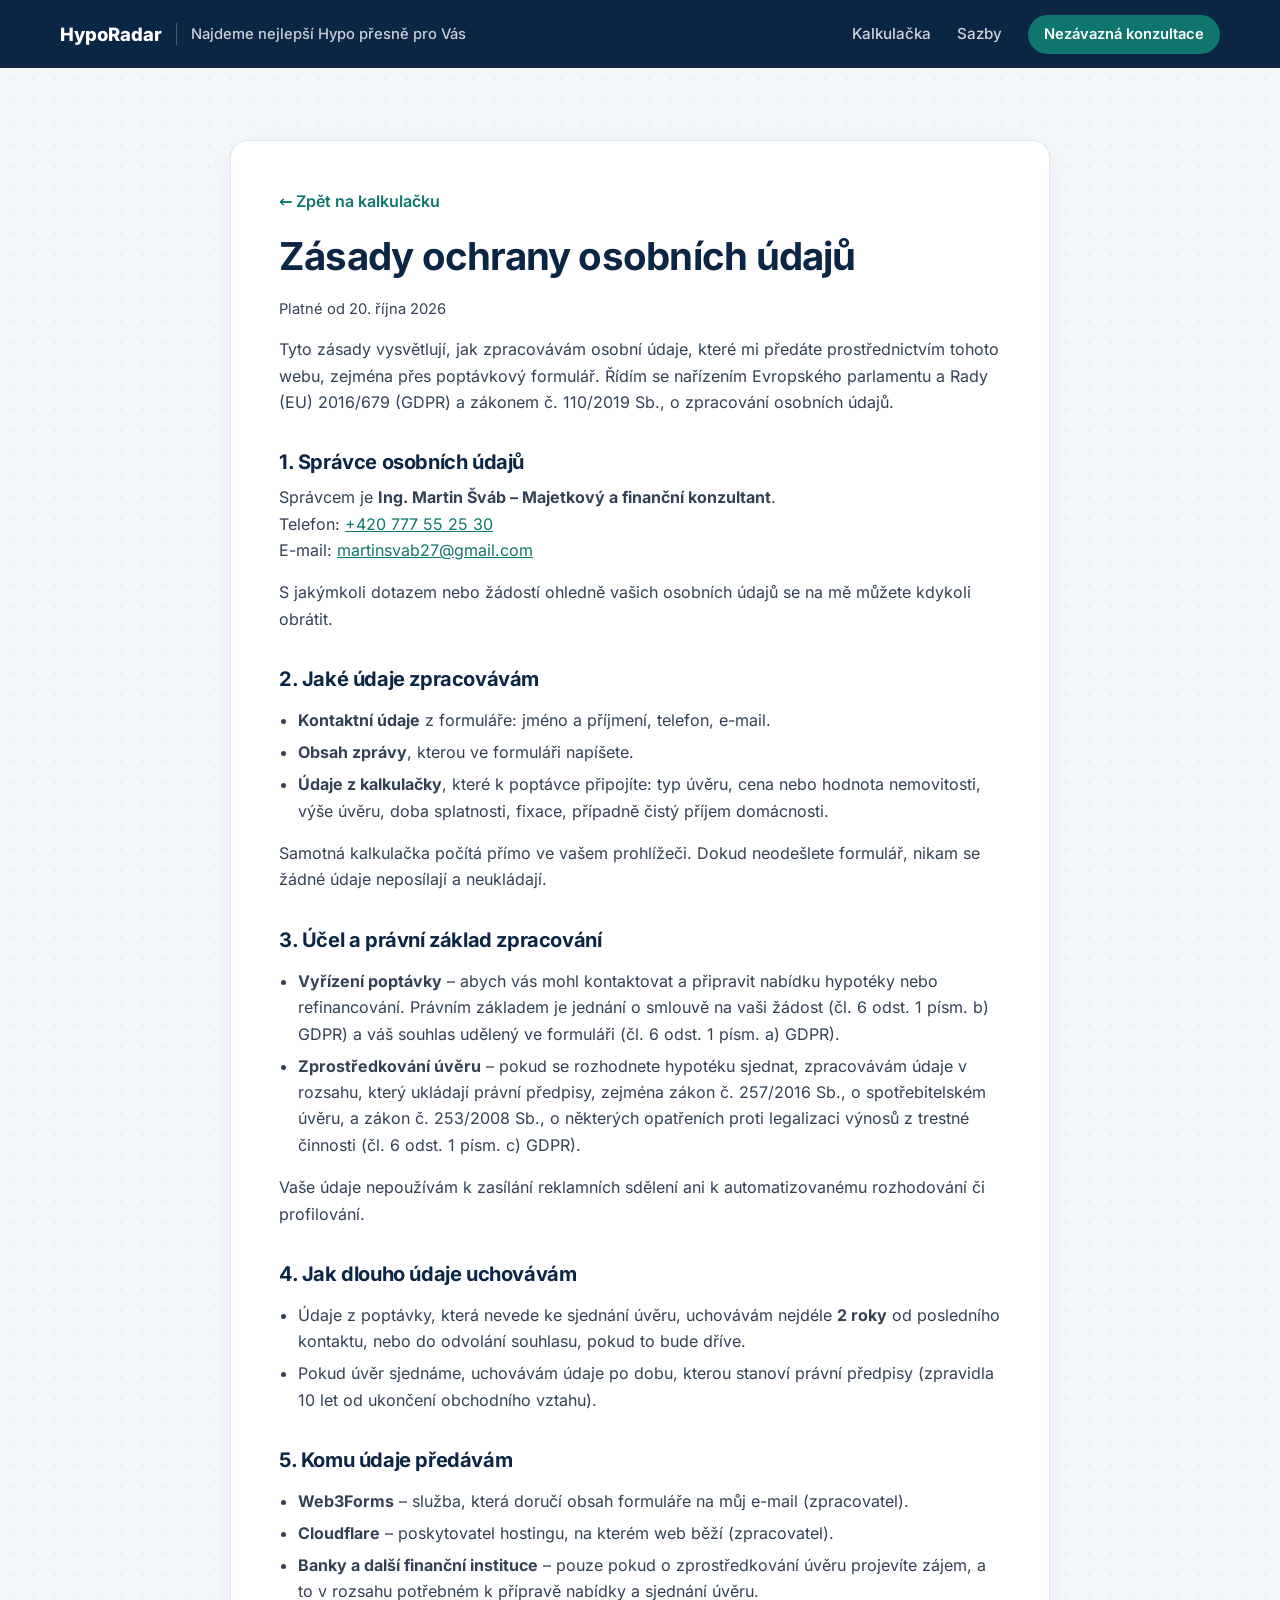
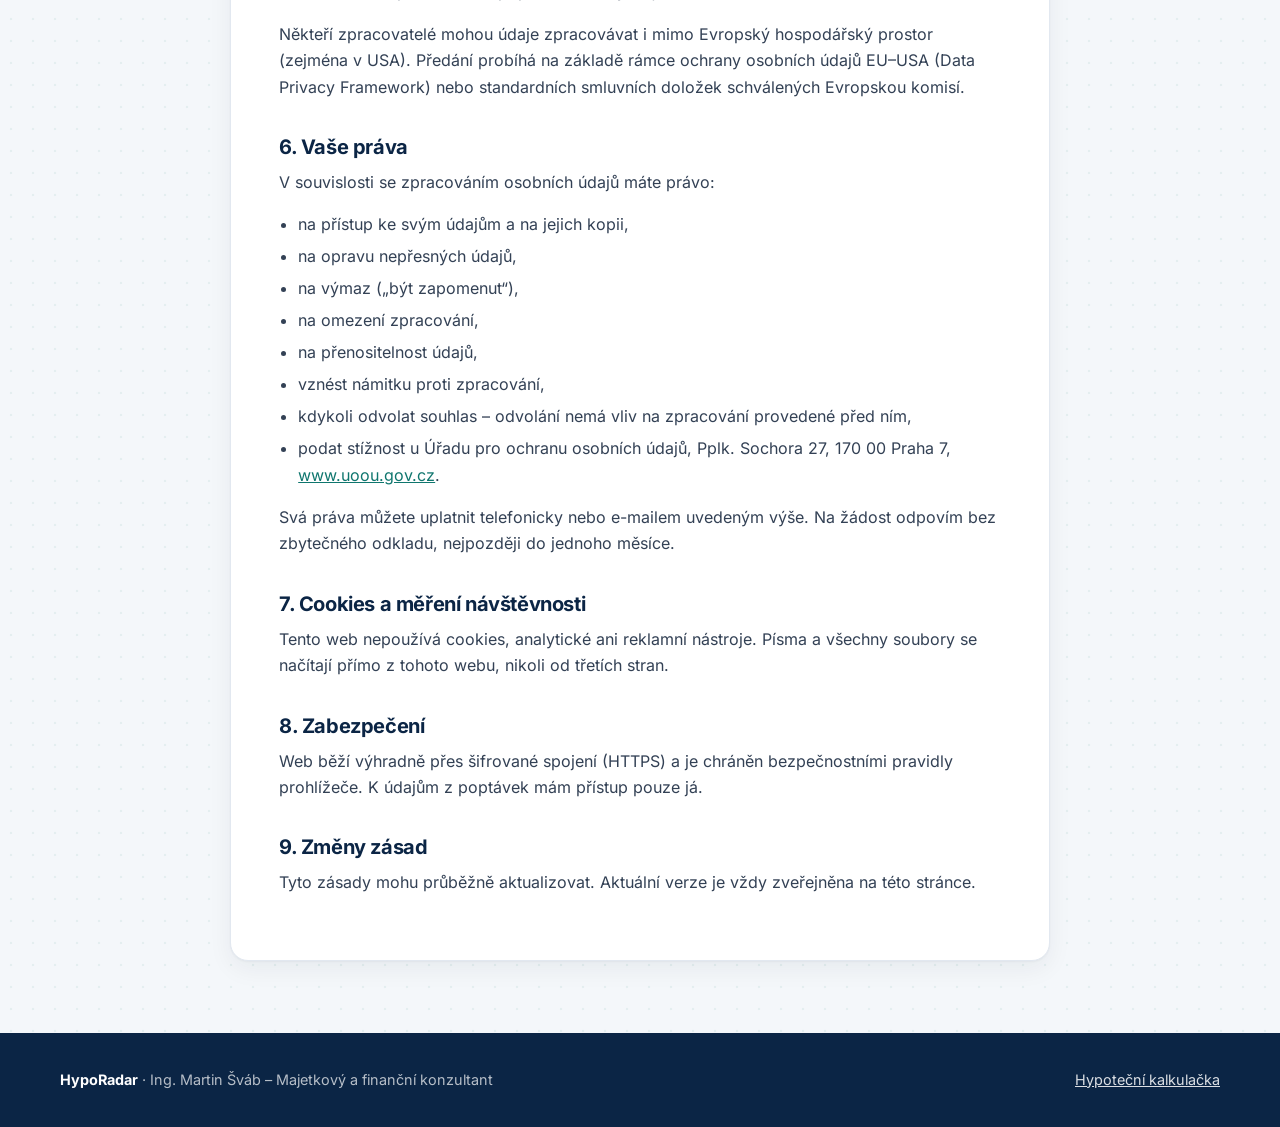
==== commit a04d88ce: "Přejmenování na HypoRadar, radar na střeše a podtitulek v liště - název webu HypoRadar (config, titu" ====
--- a/zasady-ochrany-osobnich-udaju.html
+++ b/zasady-ochrany-osobnich-udaju.html
@@ -3,7 +3,7 @@
 <head>
   <meta charset="utf-8" />
   <meta name="viewport" content="width=device-width, initial-scale=1" />
-  <title>Zásady ochrany osobních údajů – HypoPlán</title>
+  <title>Zásady ochrany osobních údajů – HypoRadar</title>
   <meta name="description" content="Jak zpracovávám osobní údaje z hypoteční kalkulačky a poptávkového formuláře." />
   <link rel="preload" href="assets/fonts/inter-latin-wght-normal.woff2" as="font" type="font/woff2" crossorigin />
   <link rel="stylesheet" href="styles.css" />
@@ -12,11 +12,14 @@
 <body>
   <header class="nav">
     <div class="container nav__inner">
-      <a href="index.html" class="logo" aria-label="Domů"><span data-brand>HypoPlán</span></a>
+      <div class="nav__brand">
+        <a href="index.html" class="logo" aria-label="Domů"><span data-brand>HypoRadar</span></a>
+        <span class="nav__tagline">Najdeme nejlepší Hypo přesně pro Vás</span>
+      </div>
       <nav class="nav__links" aria-label="Hlavní navigace">
         <a href="index.html#kalkulacka">Kalkulačka</a>
         <a href="index.html#sazby">Sazby</a>
-        <a href="index.html#kontakt" class="btn btn--small">Nezávazná konzultace</a>
+        <a href="index.html#kontakt" class="btn btn--small"><span class="lbl-long">Nezávazná konzultace</span><span class="lbl-short">Konzultace</span></a>
       </nav>
     </div>
   </header>
@@ -93,7 +96,7 @@
 
   <footer class="footer">
     <div class="container footer__inner">
-      <p><strong data-brand>HypoPlán</strong> · <span data-advisor>—</span></p>
+      <p><strong data-brand>HypoRadar</strong> · <span data-advisor>—</span></p>
       <p><a href="index.html">Hypoteční kalkulačka</a></p>
     </div>
   </footer>
--- a/styles.css
+++ b/styles.css
@@ -83,28 +83,51 @@
 }
 .nav__inner { display: flex; align-items: center; justify-content: space-between; height: 68px; }
 .logo { display: flex; align-items: center; gap: .6em; color: #fff; text-decoration: none; font-weight: 800; font-size: 1.15rem; }
+.nav__brand { display: flex; align-items: center; gap: 14px; min-width: 0; }
+.nav__tagline { color: rgba(255,255,255,.78); font-size: .92rem; font-weight: 500; padding-left: 14px; border-left: 1px solid rgba(255,255,255,.25); white-space: nowrap; }
+.lbl-short { display: none; }
 .nav__links { display: flex; align-items: center; gap: 1.6rem; }
 .nav__links a:not(.btn) { color: rgba(255,255,255,.8); text-decoration: none; font-weight: 500; font-size: .95rem; }
 .nav__links a:not(.btn):hover { color: #fff; }
-@media (max-width: 760px) { .nav__links a:not(.btn) { display: none; } }
+@media (max-width: 1080px) { .nav__links a:not(.btn) { display: none; } }
+@media (max-width: 640px) {
+  .nav__brand { flex-direction: column; align-items: flex-start; gap: 2px; }
+  .nav__tagline { border: 0; padding: 0; font-size: .74rem; white-space: normal; max-width: 200px; line-height: 1.25; text-wrap: balance; }
+  .lbl-long { display: none; }
+  .lbl-short { display: inline; }
+}
 
 /* ---------- Hero ---------- */
 .hero {
   color: var(--ink);
   /* barvy oblohy mění scene.js podle denní doby */
   background: linear-gradient(180deg, var(--sky-top, #e6f2fb) 0%, var(--sky-bottom, #ffffff) 70%);
-  padding: clamp(40px, 6vw, 64px) 0 max(130px, calc(18.4vw - 90px));
+  padding: clamp(40px, 6vw, 64px) 0 max(130px, calc(20vw - 90px));
   position: relative;
   overflow: hidden;
   isolation: isolate;
 }
 .hero__scene {
   position: absolute; left: 0; right: 0; bottom: 0; z-index: -1;
-  width: 100%; height: max(200px, 18.4vw);
+  width: 100%; height: max(200px, 20vw);
   pointer-events: none; user-select: none;
   filter: brightness(calc(1 - .55 * var(--night, 0))) saturate(calc(1 - .35 * var(--night, 0)));
 }
 .hero__lights { filter: none; opacity: var(--night, 0); }
+/* Radar na střeše: blikající světlo a vysílané vlny (bez nočního stmavení) */
+.hero__beacon { filter: none; }
+.beacon__led { animation: beacon-led 1.8s ease-in-out infinite; }
+.beacon__glow { opacity: 0; animation: beacon-glow 1.8s ease-out infinite; }
+.beacon__wave { opacity: 0; animation: beacon-wave 1.8s ease-out infinite; }
+.beacon__wave--2 { animation-delay: .2s; }
+.beacon__wave--3 { animation-delay: .4s; }
+@keyframes beacon-led { 0%, 14% { opacity: 1; } 22%, 100% { opacity: .25; } }
+@keyframes beacon-glow { 0% { opacity: .6; } 30%, 100% { opacity: 0; } }
+@keyframes beacon-wave { 0% { opacity: 0; } 15% { opacity: .95; } 55%, 100% { opacity: 0; } }
+@media (prefers-reduced-motion: reduce) {
+  .beacon__led, .beacon__glow, .beacon__wave { animation: none; }
+  .beacon__wave { opacity: .6; }
+}
 .hero__scene .shimmer { animation: shimmer 4s ease-in-out infinite; }
 .hero__scene .shimmer--2 { animation-delay: -2s; }
 @keyframes shimmer { 0%, 100% { opacity: .15; transform: translateX(-6px); } 50% { opacity: .55; transform: translateX(6px); } }
